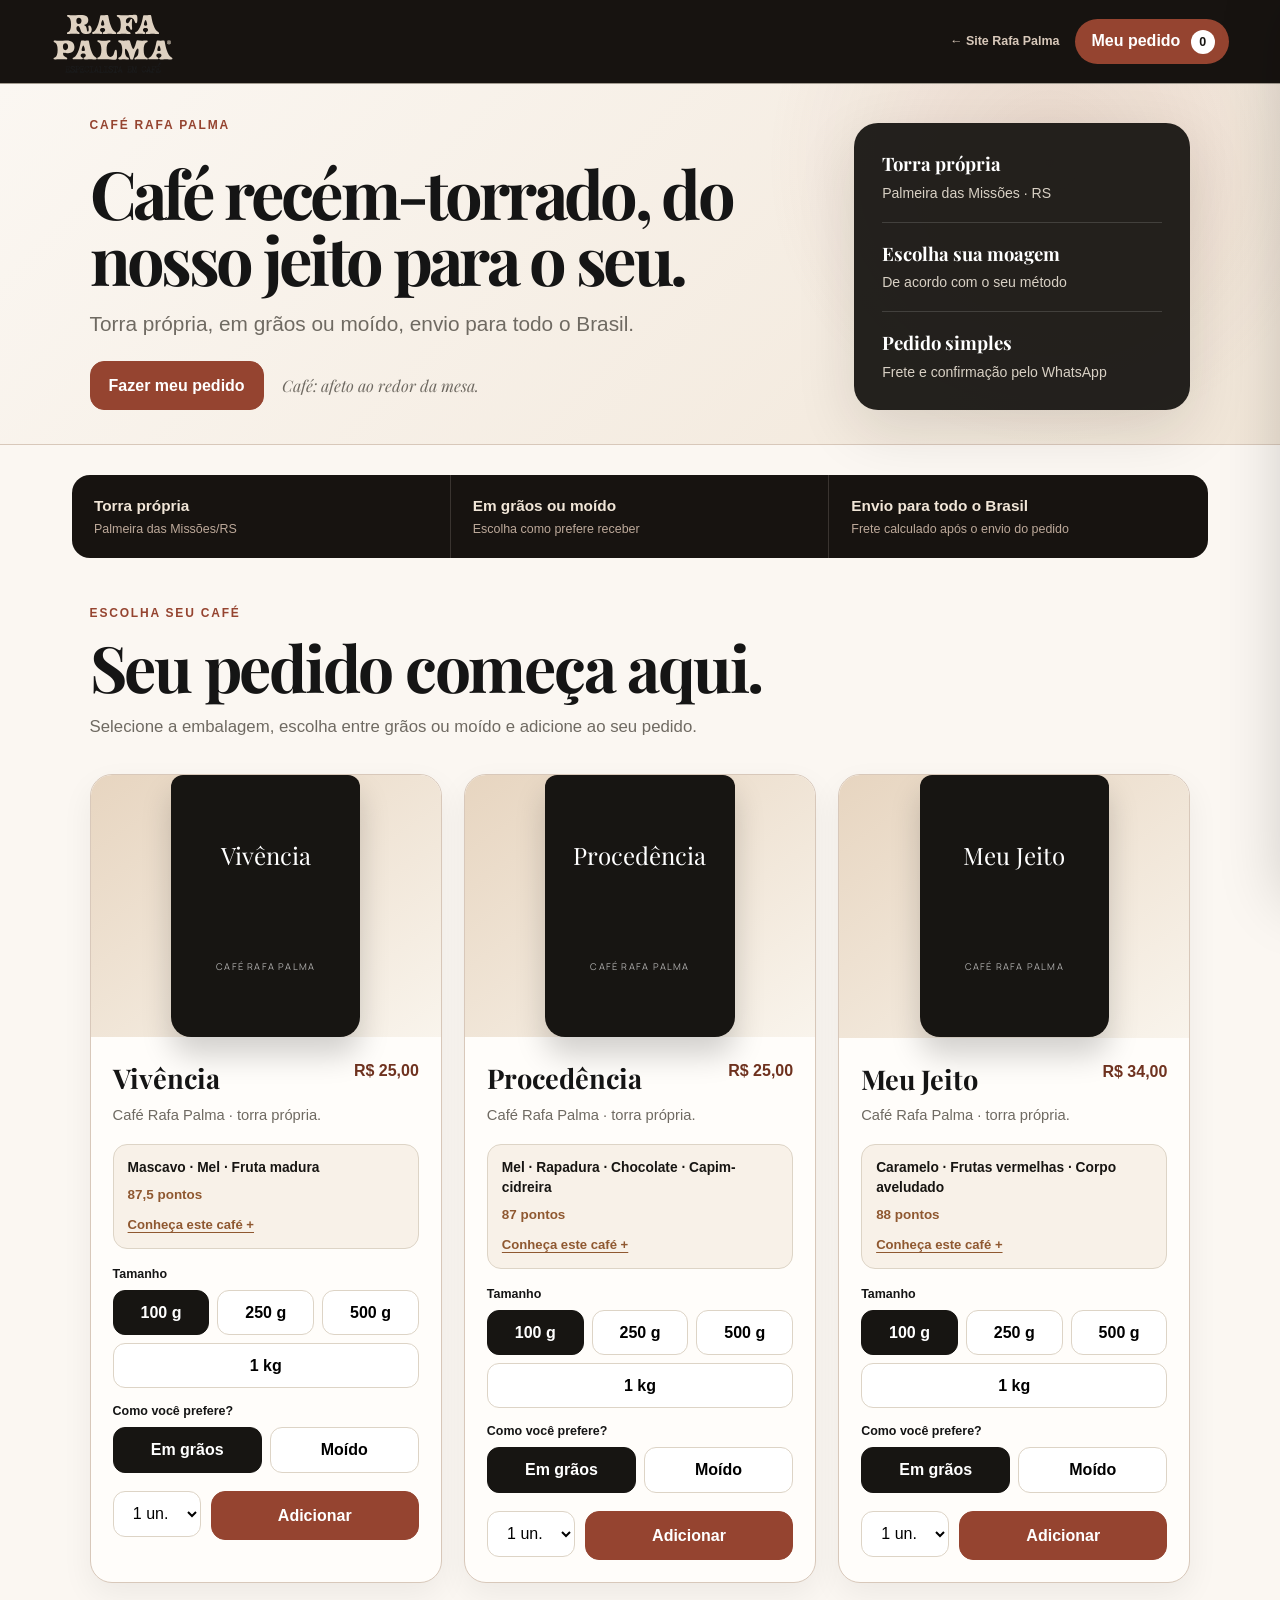
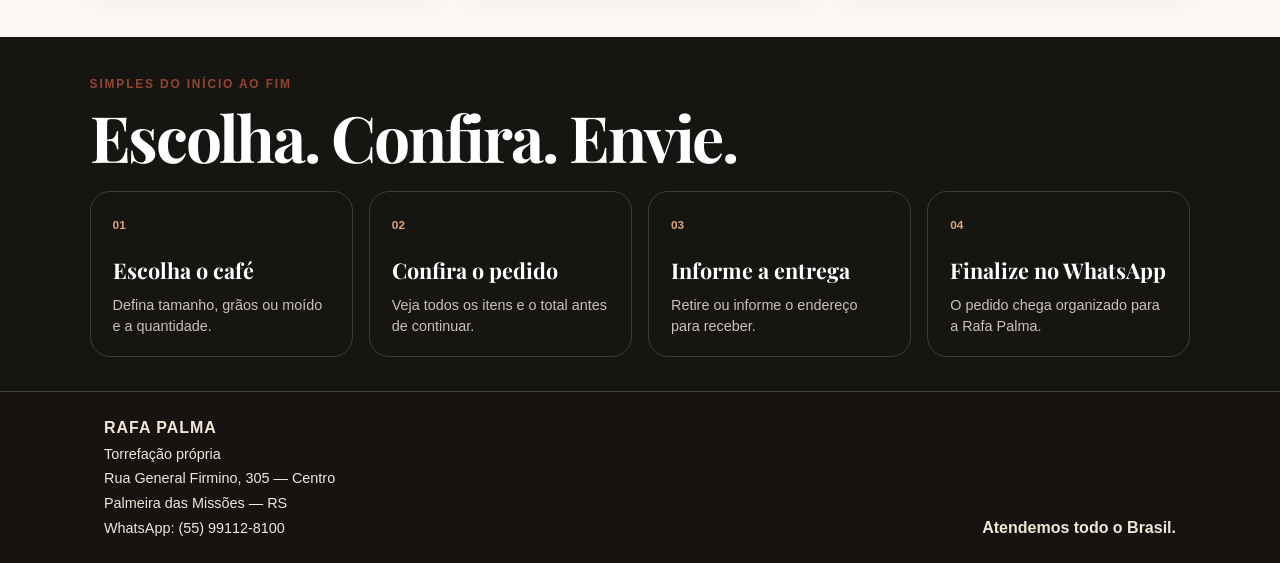
==== pedidos/index.html @ 08cb1eed "Add files via upload" ====
<!doctype html>
<html lang="pt-BR">
<head>
  <meta charset="utf-8" />
  <meta name="viewport" content="width=device-width, initial-scale=1, viewport-fit=cover" />
  <meta name="theme-color" content="#171512" />
  <title>Comprar Café Rafa Palma | Torra Própria</title>
  <meta name="description" content="Compre Café Rafa Palma em grãos ou moído. Torra própria e envio para todo o Brasil." />
  <meta property="og:title" content="Comprar Café Rafa Palma | Torra Própria" />
  <meta property="og:description" content="Torra própria, em grãos ou moído, envio para todo o Brasil." />
  <link rel="preconnect" href="https://fonts.googleapis.com">
  <link rel="preconnect" href="https://fonts.gstatic.com" crossorigin>
  <link href="https://fonts.googleapis.com/css2?family=Manrope:wght@400;500;600;700;800&family=Playfair+Display:wght@600;700&display=swap" rel="stylesheet">
  <link rel="stylesheet" href="styles.css" />
</head>
<body>
  <header class="topbar">
    <a class="brand" href="../" aria-label="Voltar ao site Rafa Palma">
      <img src="assets/logo-rafa-palma.svg" alt="Rafa Palma — Especialista em Café">
    </a>
    <div class="topbar-actions">
      <a class="back-site" href="../">← Site Rafa Palma</a>
      <button class="cart-button" id="openCartBtn" type="button" aria-label="Abrir meu pedido">
        Meu pedido <span id="cartBadge" class="cart-badge">0</span>
      </button>
    </div>
  </header>

  <main>
    <section id="inicio" class="hero">
      <div class="hero-content">
        <span class="eyebrow">CAFÉ RAFA PALMA</span>
        <h1>Café recém-torrado, do nosso jeito para o seu.</h1>
        <p class="hero-subtitle">Torra própria, em grãos ou moído, envio para todo o Brasil.</p>
        <div class="hero-actions">
          <a class="btn btn-primary" href="#cafes">Fazer meu pedido</a>
          <span class="hero-note">Café: afeto ao redor da mesa.</span>
        </div>
      </div>
      <div class="hero-panel" aria-label="Informações da torrefação">
        <div><strong>Torra própria</strong><span>Palmeira das Missões · RS</span></div>
        <div><strong>Escolha sua moagem</strong><span>De acordo com o seu método</span></div>
        <div><strong>Pedido simples</strong><span>Frete e confirmação pelo WhatsApp</span></div>
      </div>
    </section>

    
<section class="trust-strip" aria-label="Diferenciais Rafa Palma">
  <div><strong>Torra própria</strong><span>Palmeira das Missões/RS</span></div>
  <div><strong>Em grãos ou moído</strong><span>Escolha como prefere receber</span></div>
  <div><strong>Envio para todo o Brasil</strong><span>Frete calculado após o envio do pedido</span></div>
</section>

<section id="cafes" class="section products-section">
      <div class="section-heading">
        <span class="eyebrow">ESCOLHA SEU CAFÉ</span>
        <h2>Seu pedido começa aqui.</h2>
        <p>Selecione a embalagem, escolha entre grãos ou moído e adicione ao seu pedido.</p>
      </div>
      <div id="productsGrid" class="products-grid"></div>
    </section>

    <section class="section how-section">
      <div class="section-heading compact">
        <span class="eyebrow">SIMPLES DO INÍCIO AO FIM</span>
        <h2>Escolha. Confira. Envie.</h2>
      </div>
      <div class="steps">
        <article><span>01</span><h3>Escolha o café</h3><p>Defina tamanho, grãos ou moído e a quantidade.</p></article>
        <article><span>02</span><h3>Confira o pedido</h3><p>Veja todos os itens e o total antes de continuar.</p></article>
        <article><span>03</span><h3>Informe a entrega</h3><p>Retire ou informe o endereço para receber.</p></article>
        <article><span>04</span><h3>Finalize no WhatsApp</h3><p>O pedido chega organizado para a Rafa Palma.</p></article>
      </div>
    </section>
  </main>


  <button class="quick-cart hidden" id="quickCart" type="button" aria-label="Ver meu pedido">
    <span id="quickCartSummary">0 itens · R$ 0,00</span>
    <strong>VER PEDIDO</strong>
  </button>

  <aside class="cart-drawer" id="cartDrawer" aria-hidden="true">
    <div class="cart-header">
      <div><span class="eyebrow">CARRINHO</span><h2>Meu pedido</h2></div>
      <button id="closeCartBtn" class="icon-button" type="button" aria-label="Fechar carrinho">×</button>
    </div>
    <div id="cartItems" class="cart-items"></div>
    <div id="cartEmpty" class="cart-empty">
      <strong>Seu pedido está vazio.</strong>
      <p>Escolha um dos cafés para começar.</p>
      <button class="btn btn-secondary" id="continueShoppingEmpty" type="button">Escolher cafés</button>
    </div>
    <div id="cartFooter" class="cart-footer hidden">
      <div class="total-row"><span>Total dos produtos</span><strong id="cartTotal">R$ 0,00</strong></div>
      <p class="freight-note">Frete não está incluído. Ele será confirmado antes do pagamento.</p>
      <button class="btn btn-primary btn-full" id="checkoutBtn" type="button">Continuar pedido</button>
      <button class="link-button" id="continueShoppingBtn" type="button">Continuar comprando</button>
    </div>
  </aside>
  <div id="overlay" class="overlay" hidden></div>

  <section class="checkout-modal" id="checkoutModal" aria-hidden="true">
    <div class="checkout-shell">
      <div class="checkout-top">
        <div>
          <span class="eyebrow">FINALIZAÇÃO</span>
          <h2 id="checkoutTitle">Seus dados</h2>
        </div>
        <button id="closeCheckoutBtn" class="icon-button" type="button" aria-label="Fechar finalização">×</button>
      </div>

      <div class="progress" aria-label="Etapas do pedido">
        <span class="active" data-step-dot="1">1</span><i></i><span data-step-dot="2">2</span><i></i><span data-step-dot="3">3</span>
      </div>

      <form id="checkoutForm" novalidate>
        <div class="checkout-step active" data-step="1">
          <div class="field-grid">
            <label class="field field-wide">Nome completo<input name="name" autocomplete="name" required /></label>
            <label class="field">CPF<input name="cpf" inputmode="numeric" autocomplete="off" maxlength="14" placeholder="000.000.000-00" required /><small class="field-error">Informe um CPF válido.</small></label>
            <label class="field">WhatsApp<input name="phone" inputmode="tel" autocomplete="tel" maxlength="15" placeholder="(55) 99999-9999" required /><small class="field-error">Informe o WhatsApp com DDD.</small></label>
            <label class="field field-wide">E-mail<input name="email" type="email" autocomplete="email" required /></label>
          </div>
          <label class="remember-data field-wide">
  <input type="checkbox" name="rememberData" />
  <span><strong>Lembrar meus dados neste dispositivo</strong><small>Na próxima compra, seus dados pessoais e endereço serão preenchidos automaticamente.</small></span>
</label>
<div class="step-actions"><button class="btn btn-primary" type="button" data-next="2">Continuar</button></div>
        </div>

        <div class="checkout-step" data-step="2">
          <fieldset class="delivery-choice">
            <legend>Como você quer receber seu Café Rafa Palma?</legend>
            <label class="choice-card"><input type="radio" name="delivery" value="retirada" checked /><span><strong>Retirar</strong><small>Retirada conforme orientação da Rafa Palma.</small></span></label>
            <label class="choice-card"><input type="radio" name="delivery" value="envio" /><span><strong>Receber</strong><small>Informe seu endereço para envio.</small></span></label>
          </fieldset>
          <div id="addressFields" class="field-grid hidden">
            <label class="field">CEP<input name="cep" inputmode="numeric" autocomplete="postal-code" maxlength="9" placeholder="00000-000" /><small id="cepStatus" class="field-hint">Ao informar o CEP, buscamos o endereço automaticamente.</small></label>
            <label class="field field-wide">Logradouro (rua, avenida etc.)<input name="street" autocomplete="address-line1" /></label>
            <label class="field">Número<input name="number" autocomplete="address-line2" /></label>
            <label class="field">Complemento<input name="complement" autocomplete="address-line2" /></label>
            <label class="field">Bairro<input name="district" /></label>
            <label class="field">Cidade<input name="city" autocomplete="address-level2" /></label>
            <label class="field">Estado<input name="state" maxlength="2" autocomplete="address-level1" placeholder="RS" /></label>
            <p class="field-wide form-note">O valor do frete será confirmado pela Rafa Palma antes do pagamento.</p>
          </div>
          <div class="step-actions split"><button class="btn btn-secondary" type="button" data-back="1">Voltar</button><button class="btn btn-primary" type="button" data-next="3">Revisar pedido</button></div>
        </div>

        <div class="checkout-step" data-step="3">
          <div id="orderReview" class="order-review"></div>
          <label class="field field-wide">Observações do pedido<textarea name="notes" rows="3" placeholder="Opcional"></textarea></label>
          <div class="step-actions split"><button class="btn btn-secondary" type="button" data-back="2">Voltar</button><button class="btn btn-whatsapp" type="submit">Finalizar pelo WhatsApp</button></div>
        </div>
      </form>
    </div>
  </section>

  
<footer class="site-footer">
  <div class="footer-shell">
    <div class="footer-brand">
      <strong>RAFA PALMA</strong>
      <span>Torrefação própria</span>
      <span>Rua General Firmino, 305 — Centro</span>
      <span>Palmeira das Missões — RS</span>
      <a href="https://wa.me/5555991128100" target="_blank" rel="noopener">WhatsApp: (55) 99112-8100</a>
    </div>
    <div class="footer-reach">Atendemos todo o Brasil.</div>
  </div>
</footer>


  <script src="products.js"></script>
  <script src="app.js"></script>
</body>
</html>
---- pedidos/styles.css ----
:root{
  --ink:#171512;
  --muted:#6f6a62;
  --cream:#f4efe6;
  --paper:#fffdf9;
  --line:#ddd4c6;
  --accent:#b97a45;
  --accent-dark:#8f5830;
  --green:#1f7a4d;
  --shadow:0 20px 60px rgba(32,25,17,.12);
  --radius:24px;
}
*{box-sizing:border-box}
html{scroll-behavior:smooth}
body{margin:0;background:var(--paper);color:var(--ink);font-family:Manrope,system-ui,sans-serif;line-height:1.45}
button,input,select,textarea{font:inherit}
button,a{touch-action:manipulation}
.topbar{position:sticky;top:0;z-index:50;display:flex;align-items:center;justify-content:space-between;padding:14px clamp(18px,4vw,56px);background:rgba(255,253,249,.92);backdrop-filter:blur(18px);border-bottom:1px solid rgba(221,212,198,.7)}
.brand{display:flex;gap:10px;align-items:center;color:var(--ink);text-decoration:none}
.brand-mark{display:grid;place-items:center;width:42px;height:42px;border-radius:50%;background:var(--ink);color:white;font-family:"Playfair Display",serif;font-weight:700;letter-spacing:-.03em}
.brand-text{display:flex;flex-direction:column;line-height:1.05;letter-spacing:.08em}.brand-text strong{font-size:.9rem}.brand-text small{font-size:.57rem;margin-top:4px;color:var(--muted)}
.cart-button{border:0;background:var(--ink);color:white;border-radius:999px;padding:10px 14px 10px 16px;font-weight:700;cursor:pointer}.cart-badge{display:inline-grid;place-items:center;min-width:24px;height:24px;margin-left:6px;padding:0 6px;border-radius:999px;background:white;color:var(--ink);font-size:.78rem}
.hero{min-height:72vh;display:grid;grid-template-columns:minmax(0,1.5fr) minmax(280px,.7fr);gap:44px;align-items:end;padding:clamp(54px,8vw,120px) clamp(20px,7vw,110px);background:linear-gradient(135deg,#f7f1e8 0%,#fffdf9 55%,#eee2d4 100%)}
.hero-content{max-width:780px}.eyebrow{display:inline-block;font-size:.72rem;letter-spacing:.18em;font-weight:800;color:var(--accent-dark);margin-bottom:12px}.hero h1,.section-heading h2,.cart-header h2,.checkout-top h2{font-family:"Playfair Display",serif;letter-spacing:-.035em}.hero h1{font-size:clamp(2.8rem,7vw,6.8rem);line-height:.92;margin:0;max-width:900px}.hero-subtitle{font-size:clamp(1rem,1.8vw,1.3rem);color:var(--muted);max-width:600px;margin:26px 0}.hero-actions{display:flex;align-items:center;gap:18px;flex-wrap:wrap}.hero-note{font-family:"Playfair Display",serif;font-style:italic;color:var(--muted)}
.btn{display:inline-flex;align-items:center;justify-content:center;min-height:48px;border-radius:14px;border:1px solid transparent;padding:12px 18px;font-weight:800;text-decoration:none;cursor:pointer;transition:.2s ease}.btn:hover{transform:translateY(-1px)}.btn-primary{background:var(--ink);color:white}.btn-secondary{background:white;color:var(--ink);border-color:var(--line)}.btn-whatsapp{background:var(--green);color:white}.btn-full{width:100%}
.hero-panel{background:rgba(23,21,18,.94);color:white;border-radius:var(--radius);padding:28px;box-shadow:var(--shadow);display:grid;gap:18px}.hero-panel div{padding-bottom:18px;border-bottom:1px solid rgba(255,255,255,.14)}.hero-panel div:last-child{border-bottom:0;padding-bottom:0}.hero-panel strong,.hero-panel span{display:block}.hero-panel strong{font-family:"Playfair Display",serif;font-size:1.16rem}.hero-panel span{margin-top:5px;color:#d8d0c4;font-size:.88rem}
.section{padding:clamp(70px,9vw,120px) clamp(20px,7vw,110px)}.section-heading{max-width:720px;margin-bottom:34px}.section-heading.compact{margin-bottom:26px}.section-heading h2{font-size:clamp(2.2rem,5vw,4.2rem);line-height:1;margin:0 0 14px}.section-heading p{color:var(--muted);font-size:1.05rem}
.products-grid{display:grid;grid-template-columns:repeat(3,minmax(0,1fr));gap:22px}.product-card{border:1px solid var(--line);border-radius:var(--radius);overflow:hidden;background:white;box-shadow:0 8px 30px rgba(40,30,20,.05)}.product-visual{aspect-ratio:4/3;background:linear-gradient(145deg,#e7d5c0,#f9f4ec);display:grid;place-items:center;position:relative}.product-visual img{width:100%;height:100%;object-fit:cover}.product-placeholder{display:grid;place-items:center;width:54%;aspect-ratio:.72;border-radius:12px 12px 20px 20px;background:var(--ink);color:white;font-family:"Playfair Display",serif;font-size:1.5rem;text-align:center;padding:20px;box-shadow:0 18px 30px rgba(0,0,0,.18)}.product-placeholder small{font-family:Manrope,sans-serif;font-size:.58rem;letter-spacing:.13em;opacity:.65}.product-body{padding:22px}.product-title-row{display:flex;align-items:flex-start;justify-content:space-between;gap:12px}.product-title-row h3{font-family:"Playfair Display",serif;font-size:1.7rem;margin:0}.product-price{font-weight:800;white-space:nowrap}.product-desc{color:var(--muted);font-size:.92rem;margin:6px 0 18px}.control-label{font-size:.78rem;font-weight:800;margin:14px 0 7px;display:block}.segmented{display:flex;gap:8px;flex-wrap:wrap}.segmented button{flex:1;min-width:92px;border:1px solid var(--line);background:white;border-radius:12px;padding:10px;cursor:pointer;font-weight:700}.segmented button.active{background:var(--ink);border-color:var(--ink);color:white}.method-wrap{margin-top:12px}.method-wrap select,.quantity-row select{width:100%;min-height:46px;border:1px solid var(--line);border-radius:12px;background:white;padding:0 12px}.helper{margin:8px 0 0;color:var(--accent-dark);font-size:.82rem}.product-actions{display:grid;grid-template-columns:88px 1fr;gap:10px;margin-top:18px}.quantity-row select{text-align:center}.product-actions .btn{width:100%}
.how-section{background:var(--ink);color:white}.how-section .eyebrow{color:#d7a579}.steps{display:grid;grid-template-columns:repeat(4,1fr);gap:16px}.steps article{border:1px solid rgba(255,255,255,.16);border-radius:20px;padding:22px}.steps span{color:#d7a579;font-weight:800;font-size:.74rem}.steps h3{font-family:"Playfair Display",serif;font-size:1.35rem;margin:24px 0 8px}.steps p{color:#c8c2b9;font-size:.9rem;margin:0}
.overlay{position:fixed;inset:0;background:rgba(16,14,12,.52);z-index:90;backdrop-filter:blur(4px)}.cart-drawer{position:fixed;top:0;right:0;z-index:100;width:min(460px,100vw);height:100dvh;background:var(--paper);box-shadow:-20px 0 60px rgba(0,0,0,.18);transform:translateX(105%);transition:transform .28s ease;display:flex;flex-direction:column}.cart-drawer.open{transform:translateX(0)}.cart-header,.checkout-top{display:flex;justify-content:space-between;align-items:flex-start;padding:24px;border-bottom:1px solid var(--line)}.cart-header h2,.checkout-top h2{margin:0;font-size:2rem}.icon-button{width:42px;height:42px;border:1px solid var(--line);background:white;border-radius:50%;font-size:1.6rem;cursor:pointer}.cart-items{padding:18px;overflow:auto;flex:1}.cart-item{display:grid;grid-template-columns:1fr auto;gap:8px;padding:16px 0;border-bottom:1px solid var(--line)}.cart-item h4{margin:0;font-family:"Playfair Display",serif;font-size:1.12rem}.cart-meta{font-size:.82rem;color:var(--muted);margin-top:5px}.cart-controls{display:flex;gap:8px;align-items:center;margin-top:10px}.qty-btn,.remove-btn{border:1px solid var(--line);background:white;border-radius:9px;min-width:34px;height:34px;cursor:pointer}.remove-btn{color:#8b342d;padding:0 10px}.cart-price{text-align:right;font-weight:800}.cart-empty{text-align:center;padding:70px 30px;color:var(--muted)}.cart-empty strong{display:block;color:var(--ink);font-family:"Playfair Display",serif;font-size:1.4rem}.cart-footer{border-top:1px solid var(--line);padding:20px}.total-row{display:flex;justify-content:space-between;font-size:1.08rem}.total-row strong{font-size:1.35rem}.freight-note,.form-note{font-size:.78rem;color:var(--muted)}.link-button{display:block;width:100%;border:0;background:transparent;margin-top:12px;text-decoration:underline;cursor:pointer}.hidden{display:none!important}
.checkout-modal{position:fixed;inset:0;z-index:110;background:rgba(16,14,12,.72);display:none;padding:18px;overflow:auto}.checkout-modal.open{display:grid;place-items:center}.checkout-shell{width:min(760px,100%);background:var(--paper);border-radius:28px;box-shadow:var(--shadow);overflow:hidden}.progress{display:grid;grid-template-columns:34px 1fr 34px 1fr 34px;align-items:center;padding:20px 28px 0}.progress span{width:32px;height:32px;border-radius:50%;display:grid;place-items:center;border:1px solid var(--line);background:white;font-size:.8rem;font-weight:800}.progress span.active{background:var(--ink);color:white;border-color:var(--ink)}.progress i{height:1px;background:var(--line)}.checkout-step{display:none;padding:28px}.checkout-step.active{display:block}.field-grid{display:grid;grid-template-columns:1fr 1fr;gap:15px}.field{display:grid;gap:7px;font-size:.78rem;font-weight:800}.field-wide{grid-column:1/-1}.field input,.field textarea{width:100%;border:1px solid var(--line);background:white;border-radius:12px;padding:13px 14px;min-height:46px;outline:none}.field input:focus,.field textarea:focus{border-color:var(--accent)}.field.invalid input{border-color:#b6382f}.delivery-choice{border:0;padding:0;margin:0 0 18px}.delivery-choice legend{font-family:"Playfair Display",serif;font-size:1.45rem;font-weight:700;margin-bottom:14px}.choice-card{display:flex;align-items:flex-start;gap:12px;border:1px solid var(--line);border-radius:15px;padding:15px;margin-bottom:10px;cursor:pointer}.choice-card input{margin-top:4px}.choice-card strong,.choice-card small{display:block}.choice-card small{margin-top:4px;color:var(--muted)}.step-actions{display:flex;justify-content:flex-end;margin-top:24px}.step-actions.split{justify-content:space-between;gap:12px}.order-review{border:1px solid var(--line);border-radius:16px;padding:18px;margin-bottom:20px}.review-line{display:flex;justify-content:space-between;gap:20px;padding:10px 0;border-bottom:1px solid var(--line)}.review-line:last-child{border-bottom:0}.review-line small{display:block;color:var(--muted)}.review-total{font-size:1.2rem;font-weight:800}
.footer{display:flex;justify-content:space-between;gap:20px;align-items:end;padding:34px clamp(20px,7vw,110px);border-top:1px solid var(--line);color:var(--muted);font-size:.85rem}.footer strong,.footer span{display:block}.footer strong{color:var(--ink);letter-spacing:.08em}.footer p{margin:0}
@media (max-width:900px){.hero{grid-template-columns:1fr;min-height:auto}.hero-panel{grid-template-columns:repeat(3,1fr)}.hero-panel div{border-bottom:0;border-right:1px solid rgba(255,255,255,.14);padding:0 14px 0 0}.hero-panel div:last-child{border-right:0}.products-grid{grid-template-columns:repeat(2,1fr)}.steps{grid-template-columns:repeat(2,1fr)}}
@media (max-width:620px){.topbar{padding:10px 14px}.brand-mark{width:38px;height:38px}.brand-text small{display:none}.cart-button{font-size:.78rem;padding:8px 10px}.hero{padding:58px 18px 42px;gap:28px}.hero h1{font-size:clamp(2.65rem,14vw,4.3rem)}.hero-subtitle{margin:18px 0 22px}.hero-actions{align-items:flex-start;flex-direction:column}.hero-panel{grid-template-columns:1fr;gap:0;padding:20px}.hero-panel div{border-right:0;border-bottom:1px solid rgba(255,255,255,.14);padding:13px 0}.hero-panel div:first-child{padding-top:0}.section{padding:64px 18px}.products-grid{grid-template-columns:1fr}.product-visual{aspect-ratio:16/10}.product-body{padding:18px}.steps{grid-template-columns:1fr}.field-grid{grid-template-columns:1fr}.field-wide{grid-column:auto}.checkout-modal{padding:0}.checkout-shell{min-height:100dvh;border-radius:0}.checkout-step{padding:22px 18px}.checkout-top{padding:18px}.progress{padding:16px 20px 0}.step-actions.split{flex-direction:column-reverse}.step-actions .btn{width:100%}.footer{flex-direction:column;align-items:flex-start}.cart-drawer{width:100vw}.product-actions{grid-template-columns:92px 1fr}}


/* V3 — experiência de preenchimento */
.field-error{display:none;font-size:.72rem;font-weight:600;color:#a5332b;margin-top:-2px}
.field.invalid .field-error{display:block}
.field-hint{font-size:.7rem;font-weight:500;color:var(--muted);line-height:1.35}
.field-hint.error{color:#a5332b}
.field-hint.success{color:var(--green)}
.field input[readonly]{background:#f7f3ed;color:var(--muted)}


/* V4 — identidade visual Rafa Palma */
:root{
  --rp-bg:#E8D8C8;
  --rp-paper:#FBF7F2;
  --rp-dark:#151515;
  --rp-dark-2:#171310;
  --rp-rust:#954430;
  --rp-rust-dark:#6F321F;
  --rp-cream:#F1E6D8;
  --rp-muted:#624F41;
  --rp-line:#D8C8BA;
}

html,body{background:var(--rp-paper);color:var(--rp-dark)}
body{font-family:Arial,Helvetica,sans-serif}
.site-header,.topbar,header{
  background:var(--rp-dark-2)!important;
  color:var(--rp-cream)!important;
}
.brand{display:flex;align-items:center;min-width:150px}
.brand img{
  display:block;
  width:148px;
  height:auto;
  max-height:82px;
  object-fit:contain;
  object-position:left center;
}
.hero{
  background:
    radial-gradient(circle at 82% 22%,rgba(149,68,48,.13),transparent 26%),
    linear-gradient(135deg,#fbf7f2 0%,#f1e6d8 100%)!important;
  border-bottom:1px solid var(--rp-line);
}
.hero .eyebrow,.section-kicker,.eyebrow{
  color:var(--rp-rust)!important;
  letter-spacing:.15em;
  font-size:.75rem;
  font-weight:800;
}
.hero h1{
  color:var(--rp-dark)!important;
  font-size:clamp(2.65rem,7vw,5.6rem);
  line-height:.94;
  letter-spacing:-.055em;
  max-width:900px;
}
.hero-copy{
  color:#332a25!important;
  font-size:clamp(1rem,2vw,1.25rem);
  max-width:720px;
}
.hero-script{
  margin-top:.45rem;
  color:var(--rp-rust)!important;
  font-family:Georgia,'Times New Roman',serif;
  font-size:clamp(1.35rem,3vw,2.15rem);
  font-style:italic;
}
.btn-primary,.primary,.checkout-actions .primary{
  background:var(--rp-rust)!important;
  color:#fff!important;
  border-color:var(--rp-rust)!important;
  box-shadow:none!important;
}
.btn-primary:hover,.primary:hover{background:var(--rp-rust-dark)!important}
.btn-secondary,.secondary{
  background:transparent!important;
  color:var(--rp-rust-dark)!important;
  border-color:var(--rp-rust)!important;
}
.trust-strip{
  max-width:1180px;
  margin:-22px auto 38px;
  padding:0 22px;
  display:grid;
  grid-template-columns:repeat(3,1fr);
  position:relative;
  z-index:3;
}
.trust-strip>div{
  background:var(--rp-dark-2);
  color:var(--rp-cream);
  padding:20px 22px;
  border-right:1px solid rgba(241,230,216,.16);
}
.trust-strip>div:first-child{border-radius:18px 0 0 18px}
.trust-strip>div:last-child{border-radius:0 18px 18px 0;border-right:0}
.trust-strip strong{display:block;font-size:.96rem}
.trust-strip span{display:block;margin-top:4px;color:#bda99a;font-size:.78rem;line-height:1.35}

.product-card,.card,.cart-panel,.checkout-card{
  background:#fffdfa!important;
  border:1px solid var(--rp-line)!important;
  box-shadow:0 12px 32px rgba(23,19,16,.06)!important;
}
.product-card{
  border-radius:22px!important;
  overflow:hidden;
}
.product-card h3{color:var(--rp-dark)!important}
.price,.product-price{color:var(--rp-rust-dark)!important}
.product-image,.product-media{
  background:
    linear-gradient(135deg,rgba(149,68,48,.10),rgba(241,230,216,.8)),
    #f4ede5!important;
}
.product-image::after,.product-media::after{
  content:"RAFA PALMA";
  font-family:Georgia,'Times New Roman',serif;
  letter-spacing:.08em;
  color:rgba(111,50,31,.22);
  font-weight:700;
}
.choice,.option-chip,.pill{
  border-color:#d8c8ba!important;
  background:#fffdfa!important;
}
.choice.active,.option-chip.active,.pill.active{
  border-color:var(--rp-rust)!important;
  background:#f3e7da!important;
  color:var(--rp-rust-dark)!important;
}

.drawer,.cart-drawer{
  background:#fffdfa!important;
}
.cart-total,.total-line strong{color:var(--rp-rust-dark)!important}
.checkout-step-indicator .active,.step.active{
  background:var(--rp-rust)!important;
  border-color:var(--rp-rust)!important;
}
.field input,.field textarea,.field select,
input,textarea,select{
  border-color:#d8c8ba;
  background:#fffdfa;
}
.field input:focus,.field textarea:focus,.field select:focus,
input:focus,textarea:focus,select:focus{
  border-color:var(--rp-rust)!important;
  box-shadow:0 0 0 3px rgba(149,68,48,.12)!important;
  outline:none!important;
}
footer,.site-footer{
  background:var(--rp-dark-2)!important;
  color:var(--rp-cream)!important;
}

@media(max-width:760px){
  .brand img{width:118px;max-height:66px}
  .hero{padding-top:42px!important}
  .hero h1{font-size:clamp(2.4rem,11vw,3.6rem);line-height:.96}
  .hero-copy{font-size:1rem}
  .hero-script{font-size:1.35rem}
  .trust-strip{
    grid-template-columns:1fr;
    margin:-10px auto 26px;
    padding:0 16px;
  }
  .trust-strip>div{
    border-right:0;
    border-bottom:1px solid rgba(241,230,216,.13);
    padding:16px 18px;
  }
  .trust-strip>div:first-child{border-radius:16px 16px 0 0}
  .trust-strip>div:last-child{border-radius:0 0 16px 16px;border-bottom:0}
}

/* preserva a paleta clara oficial mesmo com aparelho em modo escuro */
:root{color-scheme:only light}
@media(prefers-color-scheme:dark){
  html,body,input,select,textarea,button{color-scheme:light!important}
}


/* V5 — integração com rafapalma.com.br */
.topbar{
  min-height:84px;
  padding-top:10px!important;
  padding-bottom:10px!important;
}
.brand img{
  width:164px!important;
  max-height:62px!important;
  object-fit:contain;
  object-position:left center;
}
.topbar-actions{display:flex;align-items:center;gap:16px}
.back-site{
  color:#d8c8ba;
  text-decoration:none;
  font-size:.78rem;
  font-weight:700;
  white-space:nowrap;
}
.back-site:hover{color:#fff}
.cart-button{
  background:#954430!important;
  border-color:#954430!important;
  color:#fff!important;
}
@media(max-width:680px){
  .topbar{min-height:74px;padding:8px 14px!important}
  .brand img{width:124px!important;max-height:52px!important}
  .back-site{display:none}
  .topbar-actions{gap:8px}
  .cart-button{padding:10px 12px!important;font-size:.82rem!important}
}


/* V6 — compactação geral */
.hero{
  padding-top:64px!important;
  padding-bottom:46px!important;
}
.hero h1{
  font-size:clamp(2.35rem,5.2vw,4.55rem)!important;
  line-height:.98!important;
  max-width:760px!important;
}
.hero-actions{margin-top:22px!important}
.hero-panel{margin-top:24px!important}
.trust-strip{
  margin:-14px auto 22px!important;
}
section{
  scroll-margin-top:90px;
}
#cafes,.products-section{
  padding-top:54px!important;
  padding-bottom:54px!important;
}
#cafes .section-head,.products-section .section-head{
  margin-bottom:28px!important;
}
.product-grid,.products-grid{
  gap:22px!important;
}
.how-it-works,.steps-section,.process-section{
  padding-top:58px!important;
  padding-bottom:54px!important;
}
.how-it-works h2,.steps-section h2,.process-section h2{
  font-size:clamp(2.2rem,4.4vw,4rem)!important;
  margin-bottom:24px!important;
}
.steps-grid,.process-grid{
  gap:16px!important;
}
.step-card,.process-card{
  padding-top:24px!important;
  padding-bottom:24px!important;
}
.site-footer{
  padding:28px 0!important;
  border-top:1px solid rgba(241,230,216,.22);
}
.footer-shell{
  max-width:1120px;
  margin:0 auto;
  padding:0 24px;
  display:flex;
  justify-content:space-between;
  gap:32px;
  align-items:flex-end;
}
.footer-brand{
  display:flex;
  flex-direction:column;
  gap:4px;
  font-size:.9rem;
  line-height:1.45;
}
.footer-brand strong{
  font-size:1rem;
  letter-spacing:.06em;
}
.footer-brand a{
  color:inherit;
  text-decoration:none;
}
.footer-brand a:hover{text-decoration:underline}
.footer-reach{
  font-weight:700;
  white-space:nowrap;
}
@media(max-width:760px){
  .hero{padding-top:34px!important;padding-bottom:32px!important}
  .hero h1{font-size:clamp(2.15rem,10vw,3.15rem)!important;line-height:.98!important}
  .trust-strip{margin:-8px auto 18px!important}
  #cafes,.products-section{padding-top:38px!important;padding-bottom:42px!important}
  .how-it-works,.steps-section,.process-section{padding-top:42px!important;padding-bottom:40px!important}
  .footer-shell{flex-direction:column;align-items:flex-start;gap:18px;padding:0 18px}
  .footer-reach{white-space:normal}
}


/* V7 — revisão final de alturas e respiros */

/* Abertura: aproxima o conteúdo do cabeçalho */
.hero{
  padding-top:28px!important;
  padding-bottom:34px!important;
  min-height:auto!important;
}
.hero-content{
  padding-top:0!important;
  margin-top:0!important;
}
.hero .eyebrow{
  margin-top:0!important;
}
.hero h1{
  margin-top:14px!important;
  margin-bottom:18px!important;
}
.hero-subtitle,.hero-copy{
  margin-top:0!important;
  margin-bottom:0!important;
}
.hero-actions{
  margin-top:22px!important;
  margin-bottom:0!important;
}
.hero-panel{
  margin-top:0!important;
}

/* Mantém a seção de produtos como aprovada na V6 */
#cafes,.products-section{
  padding-top:54px!important;
  padding-bottom:54px!important;
}

/* Seção preta do passo a passo: remove altura excessiva */
.how-it-works,.steps-section,.process-section{
  min-height:auto!important;
  padding-top:42px!important;
  padding-bottom:38px!important;
}
.how-it-works .section-inner,
.steps-section .section-inner,
.process-section .section-inner{
  padding-top:0!important;
  padding-bottom:0!important;
}
.how-it-works .section-kicker,
.steps-section .section-kicker,
.process-section .section-kicker{
  margin-top:0!important;
  margin-bottom:14px!important;
}
.how-it-works h2,.steps-section h2,.process-section h2{
  margin-top:0!important;
  margin-bottom:20px!important;
}
.steps-grid,.process-grid{
  margin-top:0!important;
  margin-bottom:0!important;
}
.step-card,.process-card{
  min-height:0!important;
  padding:20px 22px!important;
}

/* Rodapé mais próximo da seção anterior */
.site-footer{
  margin-top:0!important;
  padding-top:24px!important;
  padding-bottom:24px!important;
}
.footer-shell{
  min-height:0!important;
}

@media(max-width:760px){
  .hero{
    padding-top:22px!important;
    padding-bottom:28px!important;
  }
  .hero h1{
    margin-top:10px!important;
    margin-bottom:14px!important;
  }
  .how-it-works,.steps-section,.process-section{
    padding-top:32px!important;
    padding-bottom:30px!important;
  }
  .step-card,.process-card{
    padding:18px!important;
  }
  .site-footer{
    padding-top:22px!important;
    padding-bottom:22px!important;
  }
}


/* V8 — compactação específica do bloco preto "Escolha. Confira. Envie." */
.how-it-works,
.steps-section,
.process-section{
  min-height:0!important;
  height:auto!important;
  padding-top:18px!important;
  padding-bottom:18px!important;
}

.how-it-works .section-inner,
.steps-section .section-inner,
.process-section .section-inner{
  min-height:0!important;
  padding-top:0!important;
  padding-bottom:0!important;
  margin-top:0!important;
  margin-bottom:0!important;
}

.how-it-works .section-kicker,
.steps-section .section-kicker,
.process-section .section-kicker{
  margin-top:0!important;
  margin-bottom:10px!important;
}

.how-it-works h2,
.steps-section h2,
.process-section h2{
  margin-top:0!important;
  margin-bottom:16px!important;
}

.steps-grid,
.process-grid{
  margin-top:0!important;
  margin-bottom:0!important;
}

.step-card,
.process-card{
  margin-bottom:0!important;
}

@media(max-width:760px){
  .how-it-works,
  .steps-section,
  .process-section{
    padding-top:20px!important;
    padding-bottom:20px!important;
  }
}


/* V9 — compra contínua: adiciona sem interromper e resumo fixo */
.add-btn.added{
  background:#2f5b43!important;
  border-color:#2f5b43!important;
}

.quick-cart{
  position:fixed;
  left:50%;
  bottom:18px;
  transform:translateX(-50%);
  z-index:80;
  width:min(560px,calc(100vw - 32px));
  min-height:58px;
  border:0;
  border-radius:16px;
  padding:10px 12px 10px 18px;
  background:#171310;
  color:#fff;
  box-shadow:0 16px 40px rgba(0,0,0,.24);
  display:flex;
  align-items:center;
  justify-content:space-between;
  gap:14px;
  cursor:pointer;
  font:inherit;
}
.quick-cart.hidden{display:none!important}
.quick-cart span{
  font-size:.88rem;
  font-weight:700;
  text-align:left;
}
.quick-cart strong{
  background:#954430;
  border-radius:11px;
  padding:11px 14px;
  font-size:.78rem;
  white-space:nowrap;
}
@media(min-width:761px){
  .quick-cart{bottom:22px}
}
@media(max-width:760px){
  .quick-cart{
    bottom:10px;
    width:calc(100vw - 20px);
    min-height:56px;
    border-radius:14px;
    padding-left:14px;
  }
  .quick-cart strong{padding:10px 12px}
  body{padding-bottom:76px}
}


/* V10 — escolha segura da moagem */
.method-select.needs-attention{
  border-color:#954430!important;
  box-shadow:0 0 0 3px rgba(149,68,48,.14)!important;
}
.method-help{
  margin-top:6px;
  font-size:.74rem;
  line-height:1.4;
  color:#624f41;
}


/* V11 — equilíbrio das seções + novo design do resumo do pedido */

/* Faixa de diferenciais: respiro equivalente acima e abaixo */
.trust-strip{
  margin-top:30px!important;
  margin-bottom:30px!important;
}

/* Passo a passo: conteúdo visualmente centralizado */
.how-it-works,
.steps-section,
.process-section{
  padding-top:28px!important;
  padding-bottom:28px!important;
}

/* Resumo flutuante como um único cartão legível em fundos claros e escuros */
.quick-cart{
  background:#fbf7f2!important;
  color:#171310!important;
  border:1px solid #d8c8ba!important;
  box-shadow:0 12px 34px rgba(23,19,16,.18)!important;
  padding:9px 10px 9px 16px!important;
}
.quick-cart::before{
  content:"MEU PEDIDO";
  display:block;
  position:absolute;
  left:16px;
  top:7px;
  font-size:.58rem;
  letter-spacing:.11em;
  font-weight:800;
  color:#954430;
}
.quick-cart span{
  padding-top:11px;
  color:#171310!important;
}
.quick-cart strong{
  background:#954430!important;
  color:#fff!important;
  border-radius:10px!important;
}
@media(max-width:760px){
  .quick-cart::before{display:none}
  .quick-cart span{padding-top:0}
  .trust-strip{margin-top:20px!important;margin-bottom:20px!important}
}


/* V12 — correção definitiva de alturas */

/* 1) Espaço entre faixa preta de diferenciais e "Escolha seu café" */
.trust-strip{
  margin-bottom:12px!important;
}
#cafes,
.products-section{
  padding-top:30px!important;
}

/* 2) Bloco "Simples do início ao fim" — remover qualquer altura herdada */
.how-it-works,
.steps-section,
.process-section,
section.how-it-works,
section.steps-section,
section.process-section{
  min-height:unset!important;
  height:auto!important;
  max-height:none!important;
  padding-top:26px!important;
  padding-bottom:26px!important;
  margin-top:0!important;
  margin-bottom:0!important;
  display:block!important;
}

.how-it-works > *,
.steps-section > *,
.process-section > *{
  min-height:0!important;
}

.how-it-works .container,
.steps-section .container,
.process-section .container,
.how-it-works .section-inner,
.steps-section .section-inner,
.process-section .section-inner{
  min-height:0!important;
  height:auto!important;
  padding-top:0!important;
  padding-bottom:0!important;
  margin-top:0!important;
  margin-bottom:0!important;
}

.how-it-works .section-kicker,
.steps-section .section-kicker,
.process-section .section-kicker{
  margin-top:0!important;
  margin-bottom:10px!important;
}

.how-it-works h2,
.steps-section h2,
.process-section h2{
  margin-top:0!important;
  margin-bottom:18px!important;
}

.steps-grid,
.process-grid{
  margin-top:0!important;
  margin-bottom:0!important;
  align-items:stretch!important;
}

.step-card,
.process-card{
  min-height:0!important;
  height:auto!important;
  margin:0!important;
}

/* reduz eventuais espaçadores invisíveis/decorações internas */
.how-it-works::before,
.how-it-works::after,
.steps-section::before,
.steps-section::after,
.process-section::before,
.process-section::after{
  min-height:0!important;
}

/* Rodapé encosta de forma equilibrada após a seção */
.site-footer{
  margin-top:0!important;
}

@media(max-width:760px){
  .trust-strip{margin-bottom:10px!important}
  #cafes,.products-section{padding-top:24px!important}
  .how-it-works,
  .steps-section,
  .process-section{
    padding-top:22px!important;
    padding-bottom:22px!important;
  }
}


/* V13 — correção no seletor real da seção "SIMPLES DO INÍCIO AO FIM" */
section.how-section.section{
  padding-top:34px!important;
  padding-bottom:34px!important;
  min-height:0!important;
  height:auto!important;
}

section.how-section .section-heading.compact{
  margin-top:0!important;
  margin-bottom:22px!important;
}

section.how-section .steps{
  margin-top:0!important;
  margin-bottom:0!important;
}

section.how-section .steps article{
  padding:20px 22px!important;
  min-height:0!important;
}

section.how-section .steps h3{
  margin-top:20px!important;
}

/* Mobile */
@media(max-width:620px){
  section.how-section.section{
    padding-top:28px!important;
    padding-bottom:28px!important;
  }
}


/* V16 — refinamento EXCLUSIVAMENTE MOBILE
   Desktop V15 preservado integralmente */
@media (max-width: 620px){

  /* Hero: preservar tipografia, apenas compactar respiros */
  .hero{
    padding-top:28px!important;
    padding-bottom:26px!important;
  }

  /* Quadro escuro do hero */
  .hero-panel,
  .hero-card{
    padding-top:20px!important;
    padding-bottom:20px!important;
  }
  .hero-panel > *,
  .hero-card > *{
    margin-top:0;
  }

  /* Faixa de diferenciais: menos altura vertical */
  .trust-strip{
    margin-top:18px!important;
  }
  .trust-strip > div,
  .trust-strip article{
    padding-top:14px!important;
    padding-bottom:14px!important;
  }

  /* Produtos: preservar cards, reduzir somente respiros da seção */
  #cafes,
  .products-section{
    padding-top:22px!important;
    padding-bottom:28px!important;
  }

  /* Seção "Simples do início ao fim" */
  section.how-section.section{
    padding-top:24px!important;
    padding-bottom:24px!important;
  }

  section.how-section .section-heading.compact{
    margin-bottom:16px!important;
  }

  section.how-section .steps{
    gap:10px!important;
  }

  section.how-section .steps article{
    padding:15px 17px!important;
    min-height:0!important;
  }

  section.how-section .steps article .step-number,
  section.how-section .steps article .number{
    margin-bottom:7px!important;
  }

  section.how-section .steps h3{
    margin-top:8px!important;
    margin-bottom:5px!important;
  }

  section.how-section .steps p{
    margin-top:0!important;
    margin-bottom:0!important;
  }

  /* Rodapé: espaço suficiente para a barra flutuante do pedido */
  .site-footer{
    padding-bottom:92px!important;
  }
}


/* V17 — compactação fina EXCLUSIVAMENTE MOBILE
   Desktop e controles de compra preservados */
@media (max-width: 620px){

  /* Hero: mantém o tamanho do título e melhora apenas o ritmo vertical */
  .hero{
    padding-top:22px!important;
    padding-bottom:20px!important;
  }
  .hero .eyebrow,
  .hero .kicker{
    margin-bottom:14px!important;
  }
  .hero h1{
    margin-bottom:14px!important;
  }
  .hero .lead,
  .hero .subtitle{
    margin-bottom:18px!important;
  }
  .hero-actions{
    gap:14px!important;
    margin-top:0!important;
  }

  /* Quadro de informações do hero */
  .hero-panel,
  .hero-card{
    padding:16px 18px!important;
    margin-top:20px!important;
  }
  .hero-panel > div,
  .hero-card > div{
    padding-top:13px!important;
    padding-bottom:13px!important;
  }

  /* Faixa Torra / Grãos ou moído / Envio */
  .trust-strip{
    margin-top:14px!important;
    margin-bottom:8px!important;
  }
  .trust-strip > div,
  .trust-strip article{
    padding-top:11px!important;
    padding-bottom:11px!important;
  }

  /* Cabeçalho da seção de cafés: aproxima o primeiro card */
  #cafes,
  .products-section{
    padding-top:18px!important;
    padding-bottom:24px!important;
  }
  #cafes .section-heading,
  .products-section .section-heading{
    margin-bottom:18px!important;
  }
  #cafes .section-heading h2,
  .products-section .section-heading h2{
    margin-bottom:10px!important;
  }

  /* IMPORTANTE: não reduzir botões/inputs dos cards de compra */
  .product-card button,
  .product-card select,
  .product-card input{
    min-height:44px;
  }

  /* Processo final: principal compactação */
  section.how-section.section{
    padding-top:20px!important;
    padding-bottom:20px!important;
  }
  section.how-section .section-heading.compact{
    margin-bottom:14px!important;
  }
  section.how-section .steps{
    gap:8px!important;
  }
  section.how-section .steps article{
    padding:12px 16px!important;
    min-height:0!important;
  }
  section.how-section .steps article .step-number,
  section.how-section .steps article .number{
    margin:0 0 5px!important;
  }
  section.how-section .steps h3{
    margin:5px 0 4px!important;
  }
  section.how-section .steps p{
    margin:0!important;
    line-height:1.35!important;
  }
}


/* V18 — simplificação exclusiva do mobile
   Desktop preservado exatamente como está */
@media (max-width: 620px){

  .hero-panel,
  .hero-card{
    display:none!important;
  }

  .hero{
    padding-bottom:18px!important;
  }

  .trust-strip{
    margin-top:14px!important;
    margin-bottom:10px!important;
  }

  #cafes,
  .products-section{
    padding-top:18px!important;
  }
}


/* V19 — orientação para moagem quando o cliente não sabe o método */
.guidance-wrap{margin-top:12px}
.guidance-input{
  width:100%;
  resize:vertical;
  min-height:78px;
  border:1px solid #d8c8ba;
  border-radius:12px;
  padding:12px 13px;
  background:#fffdfa;
  color:#171310;
  font:inherit;
  line-height:1.4;
}
.guidance-input:focus{
  outline:none;
  border-color:#954430;
  box-shadow:0 0 0 3px rgba(149,68,48,.12);
}
.guidance-input.needs-attention{
  border-color:#954430!important;
  box-shadow:0 0 0 3px rgba(149,68,48,.14)!important;
}
.guidance-help{
  margin:6px 0 0;
  font-size:.72rem;
  line-height:1.4;
  color:#624f41;
}
.cart-guidance{
  display:inline-block;
  margin-top:4px;
}


/* V20 — lembrar dados neste dispositivo */
.remember-data{
  display:flex!important;
  align-items:flex-start;
  gap:10px;
  padding:12px 14px;
  border:1px solid #d8c8ba;
  border-radius:12px;
  background:#fbf7f2;
  cursor:pointer;
}
.remember-data input{
  margin-top:3px;
  width:18px;
  height:18px;
  accent-color:#954430;
  flex:0 0 auto;
}
.remember-data span{
  display:flex;
  flex-direction:column;
  gap:3px;
  line-height:1.35;
}
.remember-data strong{
  font-size:.86rem;
}
.remember-data small{
  color:#624f41;
  font-size:.72rem;
}


/* TESTE DE DESCRIÇÃO — somente Meu Jeito */
.coffee-preview{margin:2px 0 16px;padding:13px 14px;background:#f8f1e8;border:1px solid var(--line);border-radius:14px}
.coffee-notes{margin:0 0 7px;font-size:.86rem;line-height:1.45;color:var(--ink);font-weight:650}
.coffee-score{display:block;font-size:.84rem;color:var(--accent-dark);margin-bottom:7px}
.coffee-details-toggle{border:0;background:transparent;padding:0;color:var(--accent-dark);font:inherit;font-size:.82rem;font-weight:800;cursor:pointer;text-decoration:underline;text-underline-offset:3px}
.coffee-details{margin-top:12px;padding-top:11px;border-top:1px solid var(--line);font-size:.8rem;line-height:1.45;color:var(--muted)}
.coffee-details p{margin:0 0 6px}.coffee-details strong{color:var(--ink)}
@media(max-width:620px){.coffee-preview{padding:12px;margin-bottom:14px}.coffee-notes{font-size:.84rem}.coffee-details{font-size:.78rem}}


/* V23 — número de identificação do pedido */
.order-id-card{
  display:flex;
  align-items:center;
  justify-content:space-between;
  gap:16px;
  margin-bottom:16px;
  padding:14px 16px;
  border:1px solid #d8c8ba;
  border-radius:12px;
  background:#fbf7f2;
}
.order-id-card span{
  font-size:.7rem;
  font-weight:800;
  letter-spacing:.08em;
  color:#624f41;
}
.order-id-card strong{
  font-size:1rem;
  color:#954430;
  white-space:nowrap;
}
@media(max-width:620px){
  .order-id-card{
    flex-direction:column;
    align-items:flex-start;
    gap:4px;
  }
}
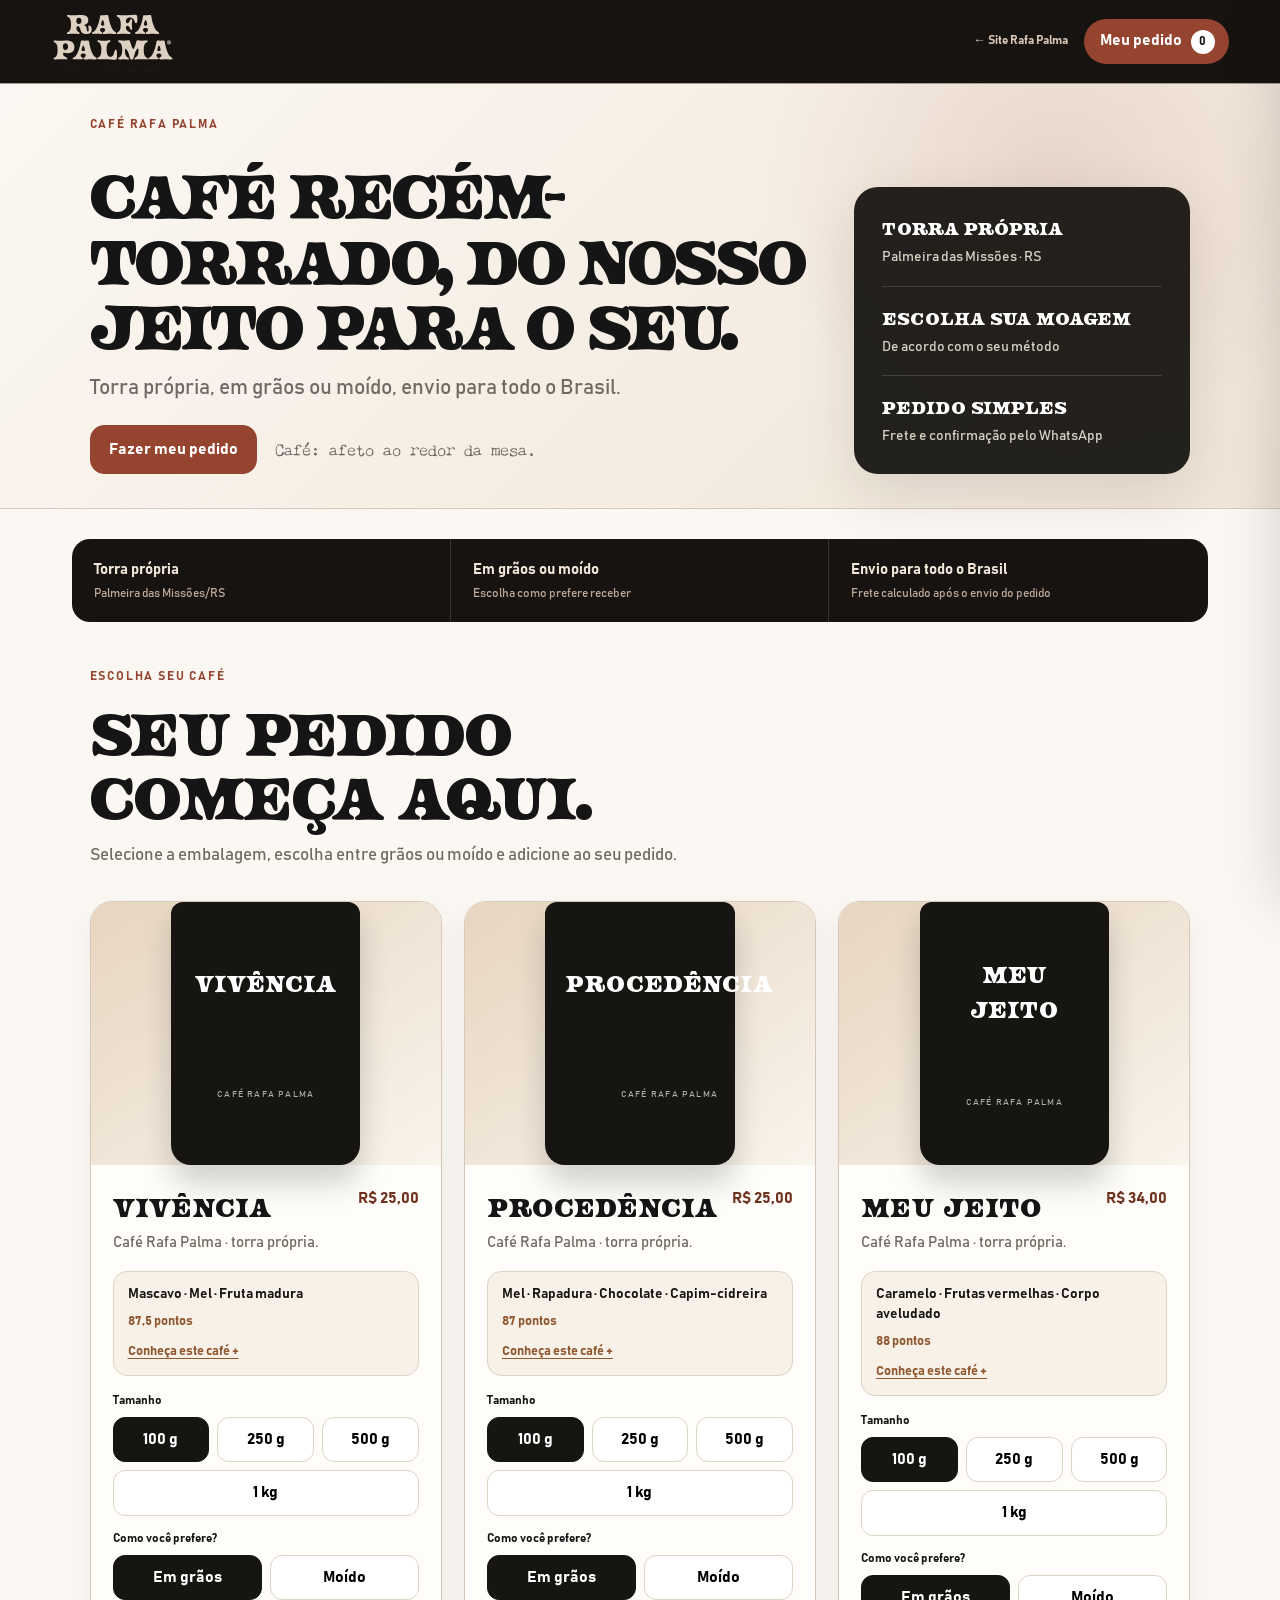
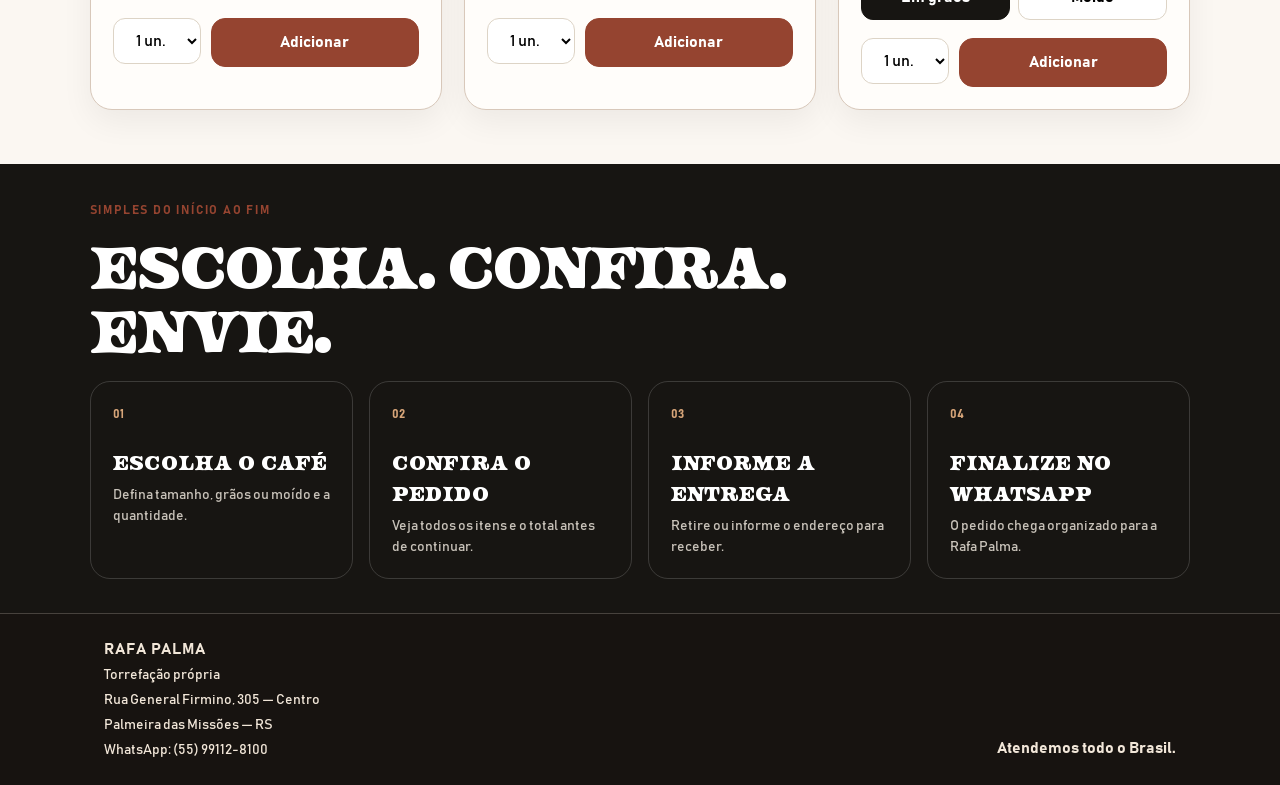
==== commit 08eace32: "Add files via upload" ====
--- a/pedidos/index.html
+++ b/pedidos/index.html
@@ -8,10 +8,23 @@
   <meta name="description" content="Compre Café Rafa Palma em grãos ou moído. Torra própria e envio para todo o Brasil." />
   <meta property="og:title" content="Comprar Café Rafa Palma | Torra Própria" />
   <meta property="og:description" content="Torra própria, em grãos ou moído, envio para todo o Brasil." />
-  <link rel="preconnect" href="https://fonts.googleapis.com">
-  <link rel="preconnect" href="https://fonts.gstatic.com" crossorigin>
-  <link href="https://fonts.googleapis.com/css2?family=Manrope:wght@400;500;600;700;800&family=Playfair+Display:wght@600;700&display=swap" rel="stylesheet">
   <link rel="stylesheet" href="styles.css" />
+
+<style id="v26-retorno-mobile">
+.back-site-mobile{display:none;}
+@media(max-width:620px){
+  .back-site-full{display:none;}
+  .back-site-mobile{display:inline;}
+  .back-site{
+    display:inline-flex !important;
+    align-items:center;
+    justify-content:center;
+    white-space:nowrap;
+    font-size:12px !important;
+  }
+}
+</style>
+
 </head>
 <body>
   <header class="topbar">
@@ -19,7 +32,10 @@
       <img src="assets/logo-rafa-palma.svg" alt="Rafa Palma — Especialista em Café">
     </a>
     <div class="topbar-actions">
-      <a class="back-site" href="../">← Site Rafa Palma</a>
+      <a class="back-site" href="../" aria-label="Voltar ao site Rafa Palma">
+        <span class="back-site-full">← Site Rafa Palma</span>
+        <span class="back-site-mobile">← Site</span>
+      </a>
       <button class="cart-button" id="openCartBtn" type="button" aria-label="Abrir meu pedido">
         Meu pedido <span id="cartBadge" class="cart-badge">0</span>
       </button>
@@ -135,6 +151,9 @@
             <label class="choice-card"><input type="radio" name="delivery" value="retirada" checked /><span><strong>Retirar</strong><small>Retirada conforme orientação da Rafa Palma.</small></span></label>
             <label class="choice-card"><input type="radio" name="delivery" value="envio" /><span><strong>Receber</strong><small>Informe seu endereço para envio.</small></span></label>
           </fieldset>
+          <div id="pickupFields" class="field-grid">
+            <label class="field field-wide">Data da retirada<input name="pickupDate" type="date" required /><small class="field-hint">Pode ser hoje ou uma data futura.</small></label>
+          </div>
           <div id="addressFields" class="field-grid hidden">
             <label class="field">CEP<input name="cep" inputmode="numeric" autocomplete="postal-code" maxlength="9" placeholder="00000-000" /><small id="cepStatus" class="field-hint">Ao informar o CEP, buscamos o endereço automaticamente.</small></label>
             <label class="field field-wide">Logradouro (rua, avenida etc.)<input name="street" autocomplete="address-line1" /></label>
--- a/pedidos/styles.css
+++ b/pedidos/styles.css
@@ -1066,3 +1066,65 @@
     gap:4px;
   }
 }
+.product-card.pending-add{box-shadow:0 0 0 2px rgba(180,120,35,.55)}
+.product-card.pending-add .add-btn{animation:pendingPulse 1.4s ease-in-out infinite}
+@keyframes pendingPulse{50%{transform:scale(1.025)}}
+
+/* V24 — Tipografia oficial Rafa Palma no site de pedidos */
+@font-face{
+  font-family:"Rafa Freehouse";
+  src:url("/assets/fonts/Freehouse-Regular.ttf") format("truetype");
+  font-style:normal;
+  font-weight:400;
+  font-display:swap;
+}
+@font-face{
+  font-family:"Rafa Chandler42";
+  src:url("/assets/fonts/Chandler42 Regular.otf") format("opentype");
+  font-style:normal;
+  font-weight:400;
+  font-display:swap;
+}
+@font-face{
+  font-family:"Rafa Bahnschrift";
+  src:url("/assets/fonts/BAHNSCHRIFT.TTF") format("truetype");
+  font-style:normal;
+  font-weight:100 900;
+  font-display:swap;
+}
+
+body,
+button,input,select,textarea,
+.topbar,.btn,.eyebrow,.product-desc,.control-label,
+.cart-meta,.field,.footer{
+  font-family:"Rafa Bahnschrift",Bahnschrift,"Arial Narrow",Arial,sans-serif !important;
+}
+
+.hero h1,
+.section-heading h2,
+.cart-header h2,
+.checkout-top h2,
+.product-title-row h3,
+.steps h3,
+.cart-item h4,
+.cart-empty strong,
+.delivery-choice legend,
+.hero-panel strong,
+.product-placeholder,
+.brand-mark,
+.product-image::after,
+.product-media::after{
+  font-family:"Rafa Freehouse",Georgia,serif !important;
+  font-weight:400 !important;
+}
+
+.hero-note,
+.hero-script{
+  font-family:"Rafa Chandler42",Georgia,serif !important;
+  font-style:normal !important;
+  font-weight:400 !important;
+}
+
+.product-placeholder small{
+  font-family:"Rafa Bahnschrift",Bahnschrift,"Arial Narrow",Arial,sans-serif !important;
+}
